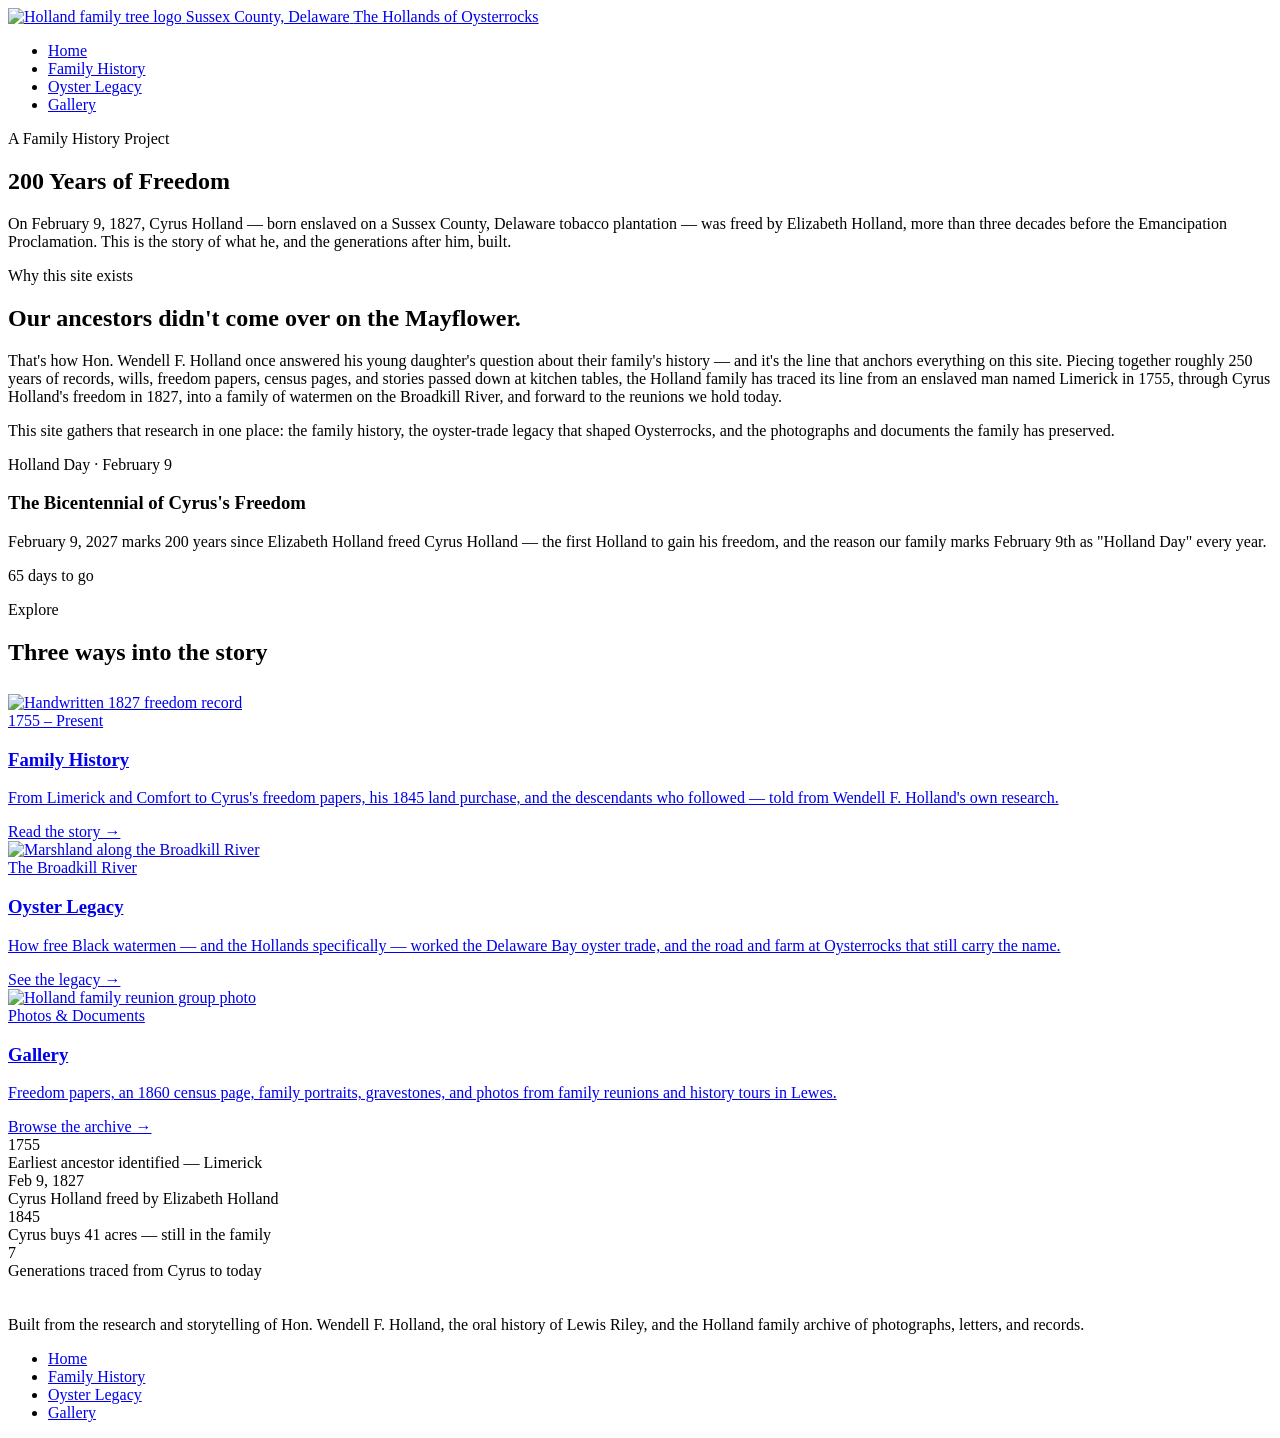
==== index.html @ 7661ce8d "Add files via upload" ====
<!DOCTYPE html>
<html lang="en">
<head>
<meta charset="UTF-8">
<meta name="viewport" content="width=device-width, initial-scale=1.0">
<title>The Hollands of Oysterrocks — 200 Years of Freedom</title>
<meta name="description" content="The story of the Holland family of Sussex County, Delaware — from enslavement to Cyrus Holland's freedom on February 9, 1827, through the family's oyster-trade legacy on the Broadkill River, to today.">
<link rel="stylesheet" href="css/style.css">
</head>
<body>

<header class="site-header">
  <div class="header-inner">
    <a class="brand" href="index.html">
      <img src="images/family-logo.jpg" alt="Holland family tree logo">
      <span class="brand-text">
        <span class="eyebrow">Sussex County, Delaware</span>
        <span class="title">The Hollands of Oysterrocks</span>
      </span>
    </a>
    <nav class="main-nav">
      <ul>
        <li><a href="index.html" class="active">Home</a></li>
        <li><a href="history.html">Family History</a></li>
        <li><a href="oyster-legacy.html">Oyster Legacy</a></li>
        <li><a href="gallery.html">Gallery</a></li>
      </ul>
    </nav>
  </div>
</header>

<section class="hero" style="background-image: url('images/hero-sunset.jpg');">
  <div class="hero-content">
    <div class="eyebrow">A Family History Project</div>
    <h1>200 Years of Freedom</h1>
    <p class="lede">On February 9, 1827, Cyrus Holland — born enslaved on a Sussex County, Delaware tobacco plantation — was freed by Elizabeth Holland, more than three decades before the Emancipation Proclamation. This is the story of what he, and the generations after him, built.</p>
  </div>
</section>

<section>
  <div class="wrap">
    <div class="lede-block">
      <p class="section-kicker">Why this site exists</p>
      <h2 class="section-title">Our ancestors didn't come over on the Mayflower.</h2>
      <p>That's how Hon. Wendell F. Holland once answered his young daughter's question about their family's history — and it's the line that anchors everything on this site. Piecing together roughly 250 years of records, wills, freedom papers, census pages, and stories passed down at kitchen tables, the Holland family has traced its line from an enslaved man named Limerick in 1755, through Cyrus Holland's freedom in 1827, into a family of watermen on the Broadkill River, and forward to the reunions we hold today.</p>
      <p>This site gathers that research in one place: the family history, the oyster-trade legacy that shaped Oysterrocks, and the photographs and documents the family has preserved.</p>
    </div>
  </div>
</section>

<section class="alt">
  <div class="wrap">
    <div class="callout">
      <div>
        <div class="callout-date">Holland Day · February 9</div>
        <h3>The Bicentennial of Cyrus's Freedom</h3>
        <p>February 9, 2027 marks 200 years since Elizabeth Holland freed Cyrus Holland — the first Holland to gain his freedom, and the reason our family marks February 9th as "Holland Day" every year.</p>
      </div>
      <div class="badge">
        <span class="num" id="countdown-days">—</span>
        <span class="cap">days to go</span>
      </div>
    </div>
  </div>
</section>

<section>
  <div class="wrap">
    <p class="section-kicker">Explore</p>
    <h2 class="section-title">Three ways into the story</h2>
    <div class="card-grid" style="margin-top: 28px;">

      <a class="card" href="history.html">
        <div class="card-img"><img src="images/doc-freedom-record.jpg" alt="Handwritten 1827 freedom record"></div>
        <div class="card-body">
          <div class="card-kicker">1755 – Present</div>
          <h3>Family History</h3>
          <p>From Limerick and Comfort to Cyrus's freedom papers, his 1845 land purchase, and the descendants who followed — told from Wendell F. Holland's own research.</p>
          <span class="card-link">Read the story →</span>
        </div>
      </a>

      <a class="card" href="oyster-legacy.html">
        <div class="card-img"><img src="images/land-marsh.jpg" alt="Marshland along the Broadkill River"></div>
        <div class="card-body">
          <div class="card-kicker">The Broadkill River</div>
          <h3>Oyster Legacy</h3>
          <p>How free Black watermen — and the Hollands specifically — worked the Delaware Bay oyster trade, and the road and farm at Oysterrocks that still carry the name.</p>
          <span class="card-link">See the legacy →</span>
        </div>
      </a>

      <a class="card" href="gallery.html">
        <div class="card-img"><img src="images/gathering-roadside.jpg" alt="Holland family reunion group photo"></div>
        <div class="card-body">
          <div class="card-kicker">Photos & Documents</div>
          <h3>Gallery</h3>
          <p>Freedom papers, an 1860 census page, family portraits, gravestones, and photos from family reunions and history tours in Lewes.</p>
          <span class="card-link">Browse the archive →</span>
        </div>
      </a>

    </div>
  </div>
</section>

<section class="alt">
  <div class="wrap">
    <div class="fact-strip">
      <div class="fact">
        <div class="fact-num">1755</div>
        <div class="fact-label">Earliest ancestor identified — Limerick</div>
      </div>
      <div class="fact">
        <div class="fact-num">Feb 9, 1827</div>
        <div class="fact-label">Cyrus Holland freed by Elizabeth Holland</div>
      </div>
      <div class="fact">
        <div class="fact-num">1845</div>
        <div class="fact-label">Cyrus buys 41 acres — still in the family</div>
      </div>
      <div class="fact">
        <div class="fact-num">7</div>
        <div class="fact-label">Generations traced from Cyrus to today</div>
      </div>
    </div>
  </div>
</section>

<footer class="site-footer">
  <div class="wrap">
    <div>
      <div class="title" style="font-family: var(--serif); font-size:1.05rem; color:#fff; margin-bottom:6px;">The Hollands of Oysterrocks</div>
      <p class="foot-tag">Built from the research and storytelling of Hon. Wendell F. Holland, the oral history of Lewis Riley, and the Holland family archive of photographs, letters, and records.</p>
    </div>
    <ul class="foot-nav">
      <li><a href="index.html">Home</a></li>
      <li><a href="history.html">Family History</a></li>
      <li><a href="oyster-legacy.html">Oyster Legacy</a></li>
      <li><a href="gallery.html">Gallery</a></li>
    </ul>
  </div>
</footer>

<script>
  var target = new Date("2027-02-09T00:00:00");
  var now = new Date();
  var diff = Math.ceil((target - now) / (1000 * 60 * 60 * 24));
  var el = document.getElementById("countdown-days");
  if (el) { el.textContent = diff > 0 ? diff.toLocaleString() : "It's here!"; }
</script>

</body>
</html>
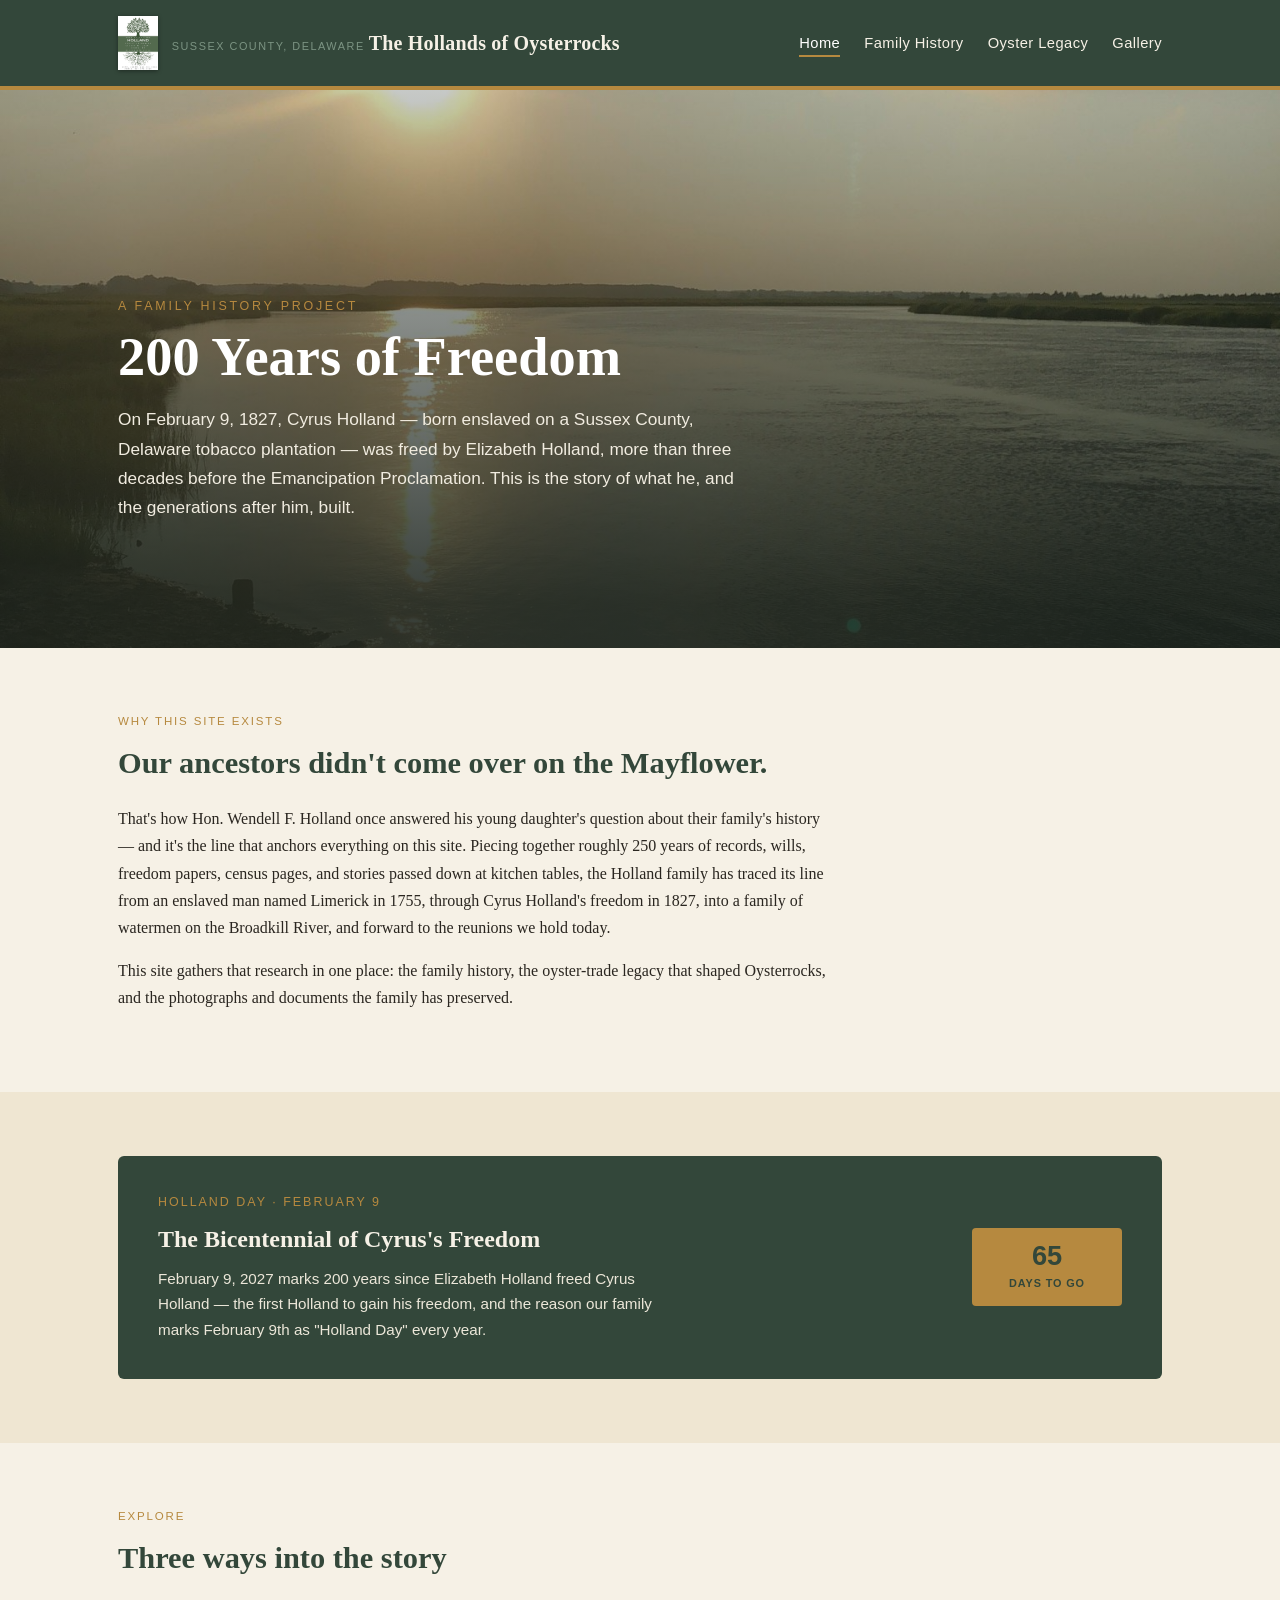
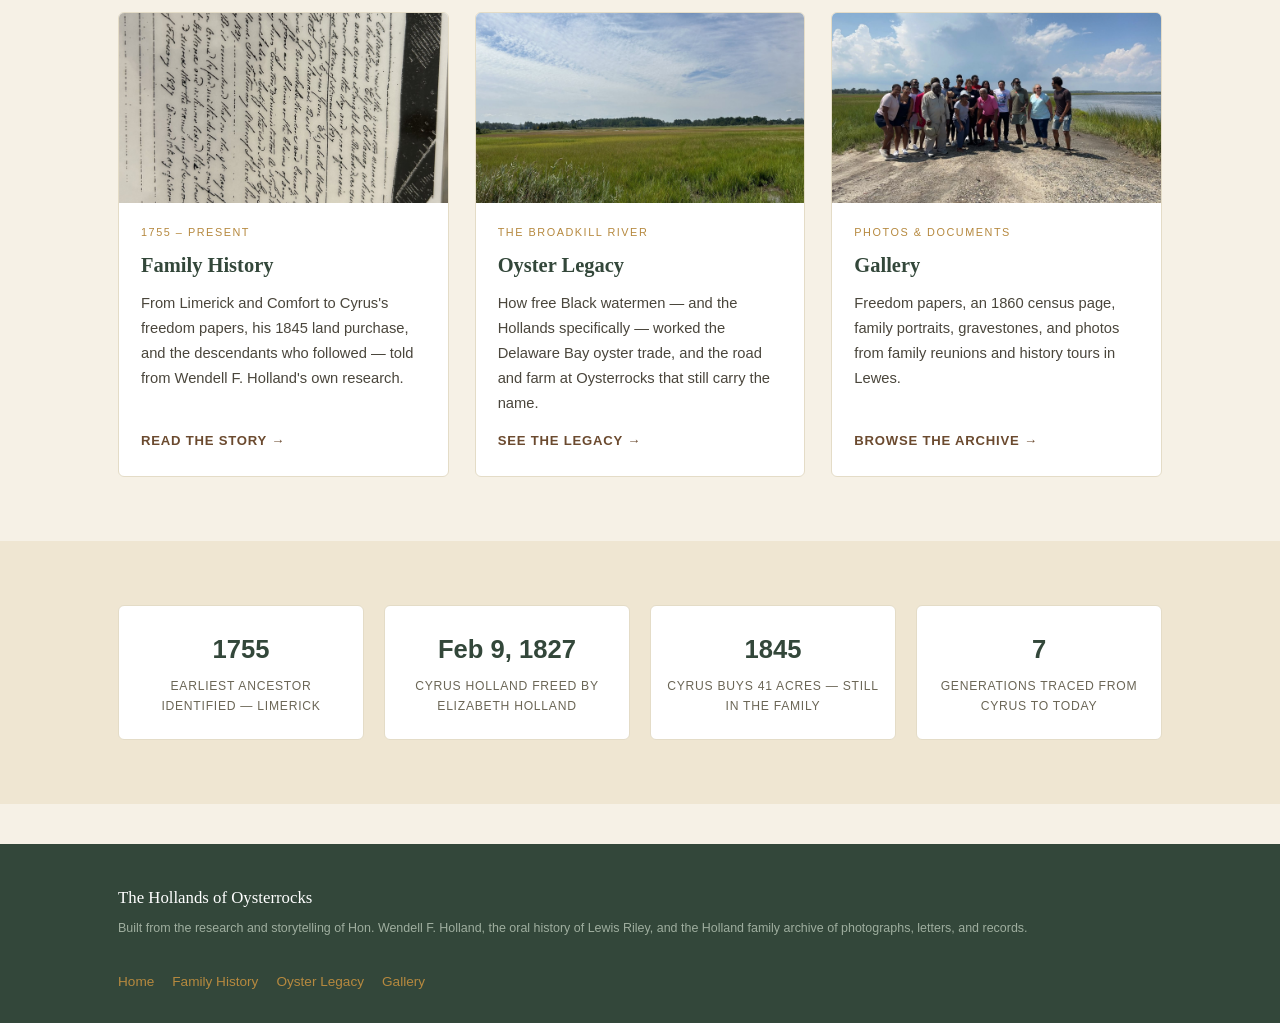
==== commit d3057cbe: "Add files via upload" ====
--- a/index.html
+++ b/index.html
@@ -5,14 +5,14 @@
 <meta name="viewport" content="width=device-width, initial-scale=1.0">
 <title>The Hollands of Oysterrocks — 200 Years of Freedom</title>
 <meta name="description" content="The story of the Holland family of Sussex County, Delaware — from enslavement to Cyrus Holland's freedom on February 9, 1827, through the family's oyster-trade legacy on the Broadkill River, to today.">
-<link rel="stylesheet" href="css/style.css">
+<link rel="stylesheet" href="style.css">
 </head>
 <body>
 
 <header class="site-header">
   <div class="header-inner">
     <a class="brand" href="index.html">
-      <img src="images/family-logo.jpg" alt="Holland family tree logo">
+      <img src="family-logo.jpg" alt="Holland family tree logo">
       <span class="brand-text">
         <span class="eyebrow">Sussex County, Delaware</span>
         <span class="title">The Hollands of Oysterrocks</span>
@@ -29,7 +29,7 @@
   </div>
 </header>
 
-<section class="hero" style="background-image: url('images/hero-sunset.jpg');">
+<section class="hero" style="background-image: url('hero-sunset.jpg');">
   <div class="hero-content">
     <div class="eyebrow">A Family History Project</div>
     <h1>200 Years of Freedom</h1>
@@ -71,7 +71,7 @@
     <div class="card-grid" style="margin-top: 28px;">
 
       <a class="card" href="history.html">
-        <div class="card-img"><img src="images/doc-freedom-record.jpg" alt="Handwritten 1827 freedom record"></div>
+        <div class="card-img"><img src="doc-freedom-record.jpg" alt="Handwritten 1827 freedom record"></div>
         <div class="card-body">
           <div class="card-kicker">1755 – Present</div>
           <h3>Family History</h3>
@@ -81,7 +81,7 @@
       </a>
 
       <a class="card" href="oyster-legacy.html">
-        <div class="card-img"><img src="images/land-marsh.jpg" alt="Marshland along the Broadkill River"></div>
+        <div class="card-img"><img src="land-marsh.jpg" alt="Marshland along the Broadkill River"></div>
         <div class="card-body">
           <div class="card-kicker">The Broadkill River</div>
           <h3>Oyster Legacy</h3>
@@ -91,7 +91,7 @@
       </a>
 
       <a class="card" href="gallery.html">
-        <div class="card-img"><img src="images/gathering-roadside.jpg" alt="Holland family reunion group photo"></div>
+        <div class="card-img"><img src="gathering-roadside.jpg" alt="Holland family reunion group photo"></div>
         <div class="card-body">
           <div class="card-kicker">Photos & Documents</div>
           <h3>Gallery</h3>
--- a/style.css
+++ b/style.css
@@ -0,0 +1,630 @@
+/* ===================================================
+   The Hollands of Oysterrocks — 200 Years of Freedom
+   Shared stylesheet
+=================================================== */
+
+:root {
+  --deep-green: #33473a;
+  --mid-green: #4c6a55;
+  --sage: #7c9483;
+  --cream: #f6f1e6;
+  --parchment: #efe6d2;
+  --gold: #b6893f;
+  --ink: #2a2620;
+  --brown: #6b4a2f;
+  --max-width: 1100px;
+  --serif: "Iowan Old Style", "Palatino Linotype", Palatino, "Book Antiqua", Georgia, serif;
+  --sans: "Avenir Next", "Segoe UI", Helvetica, Arial, sans-serif;
+}
+
+* { box-sizing: border-box; }
+
+html { scroll-behavior: smooth; }
+
+body {
+  margin: 0;
+  font-family: var(--serif);
+  color: var(--ink);
+  background: var(--cream);
+  line-height: 1.7;
+}
+
+img { max-width: 100%; display: block; }
+
+a { color: var(--brown); }
+a:hover { color: var(--gold); }
+
+.wrap {
+  max-width: var(--max-width);
+  margin: 0 auto;
+  padding: 0 28px;
+}
+
+/* ---------------- Header / Nav ---------------- */
+
+header.site-header {
+  background: var(--deep-green);
+  color: var(--cream);
+  border-bottom: 4px solid var(--gold);
+}
+
+.header-inner {
+  max-width: var(--max-width);
+  margin: 0 auto;
+  padding: 16px 28px;
+  display: flex;
+  align-items: center;
+  justify-content: space-between;
+  flex-wrap: wrap;
+  gap: 12px;
+}
+
+.brand {
+  display: flex;
+  align-items: center;
+  gap: 14px;
+  text-decoration: none;
+  color: var(--cream);
+}
+
+.brand img {
+  height: 54px;
+  width: auto;
+  filter: drop-shadow(0 1px 2px rgba(0,0,0,0.4));
+}
+
+.brand-text .eyebrow {
+  font-family: var(--sans);
+  letter-spacing: 0.14em;
+  text-transform: uppercase;
+  font-size: 0.68rem;
+  color: var(--sage);
+}
+
+.brand-text .title {
+  font-size: 1.25rem;
+  font-weight: 700;
+  letter-spacing: 0.01em;
+}
+
+nav.main-nav ul {
+  list-style: none;
+  display: flex;
+  gap: 24px;
+  margin: 0;
+  padding: 0;
+  font-family: var(--sans);
+}
+
+nav.main-nav a {
+  color: var(--cream);
+  text-decoration: none;
+  font-size: 0.92rem;
+  letter-spacing: 0.03em;
+  padding-bottom: 4px;
+  border-bottom: 2px solid transparent;
+  transition: border-color 0.2s ease, color 0.2s ease;
+}
+
+nav.main-nav a:hover,
+nav.main-nav a.active {
+  border-color: var(--gold);
+  color: #fff;
+}
+
+/* ---------------- Hero ---------------- */
+
+.hero {
+  position: relative;
+  color: #fff;
+  display: flex;
+  align-items: flex-end;
+  min-height: 62vh;
+  background-size: cover;
+  background-position: center;
+}
+
+.hero::after {
+  content: "";
+  position: absolute;
+  inset: 0;
+  background: linear-gradient(180deg, rgba(30,40,32,0.25) 0%, rgba(24,32,26,0.86) 92%);
+}
+
+.hero-content {
+  position: relative;
+  z-index: 1;
+  padding: 60px 28px 44px;
+  max-width: var(--max-width);
+  margin: 0 auto;
+  width: 100%;
+}
+
+.hero .eyebrow {
+  font-family: var(--sans);
+  text-transform: uppercase;
+  letter-spacing: 0.22em;
+  font-size: 0.78rem;
+  color: var(--gold);
+  margin-bottom: 10px;
+}
+
+.hero h1 {
+  font-size: clamp(2rem, 5vw, 3.4rem);
+  margin: 0 0 14px;
+  line-height: 1.12;
+}
+
+.hero p.lede {
+  font-family: var(--sans);
+  max-width: 640px;
+  font-size: 1.08rem;
+  color: #f1ece0;
+}
+
+/* Smaller page header (non-homepage) */
+.page-hero {
+  min-height: 40vh;
+}
+
+/* ---------------- Sections ---------------- */
+
+section {
+  padding: 64px 0;
+}
+
+section.tight { padding: 40px 0; }
+
+section.alt {
+  background: var(--parchment);
+}
+
+h2.section-title {
+  font-size: 1.9rem;
+  color: var(--deep-green);
+  margin: 0 0 8px;
+}
+
+p.section-kicker {
+  font-family: var(--sans);
+  text-transform: uppercase;
+  letter-spacing: 0.16em;
+  font-size: 0.72rem;
+  color: var(--gold);
+  margin: 0 0 6px;
+}
+
+.lede-block {
+  max-width: 720px;
+}
+
+/* ---------------- Holland Day callout ---------------- */
+
+.callout {
+  background: var(--deep-green);
+  color: var(--cream);
+  border-radius: 6px;
+  padding: 36px 40px;
+  display: flex;
+  flex-wrap: wrap;
+  gap: 28px;
+  align-items: center;
+  justify-content: space-between;
+}
+
+.callout .callout-date {
+  font-family: var(--sans);
+  font-size: 0.78rem;
+  letter-spacing: 0.16em;
+  text-transform: uppercase;
+  color: var(--gold);
+  margin-bottom: 6px;
+}
+
+.callout h3 {
+  margin: 0 0 6px;
+  font-size: 1.5rem;
+}
+
+.callout p {
+  margin: 0;
+  max-width: 520px;
+  font-family: var(--sans);
+  font-size: 0.95rem;
+  color: #ece7d9;
+}
+
+.callout .badge {
+  background: var(--gold);
+  color: var(--deep-green);
+  font-family: var(--sans);
+  font-weight: 700;
+  padding: 14px 20px;
+  border-radius: 4px;
+  text-align: center;
+  min-width: 150px;
+}
+
+.callout .badge .num {
+  display: block;
+  font-size: 1.7rem;
+  line-height: 1;
+}
+
+.callout .badge .cap {
+  display: block;
+  font-size: 0.68rem;
+  letter-spacing: 0.08em;
+  text-transform: uppercase;
+  margin-top: 4px;
+}
+
+/* ---------------- Card grid (homepage nav cards) ---------------- */
+
+.card-grid {
+  display: grid;
+  grid-template-columns: repeat(3, 1fr);
+  gap: 26px;
+}
+
+@media (max-width: 820px) {
+  .card-grid { grid-template-columns: 1fr; }
+}
+
+.card {
+  background: #fff;
+  border: 1px solid #e4dcc7;
+  border-radius: 6px;
+  overflow: hidden;
+  text-decoration: none;
+  color: var(--ink);
+  display: flex;
+  flex-direction: column;
+  transition: transform 0.18s ease, box-shadow 0.18s ease;
+}
+
+.card:hover {
+  transform: translateY(-4px);
+  box-shadow: 0 10px 24px rgba(51,71,58,0.18);
+}
+
+.card .card-img {
+  height: 190px;
+  overflow: hidden;
+}
+
+.card .card-img img {
+  width: 100%;
+  height: 100%;
+  object-fit: cover;
+}
+
+.card .card-body {
+  padding: 20px 22px 24px;
+  flex: 1;
+  display: flex;
+  flex-direction: column;
+}
+
+.card .card-kicker {
+  font-family: var(--sans);
+  text-transform: uppercase;
+  font-size: 0.68rem;
+  letter-spacing: 0.14em;
+  color: var(--gold);
+  margin-bottom: 6px;
+}
+
+.card h3 {
+  margin: 0 0 8px;
+  font-size: 1.28rem;
+  color: var(--deep-green);
+}
+
+.card p {
+  font-family: var(--sans);
+  font-size: 0.92rem;
+  color: #4a463c;
+  margin: 0 0 14px;
+}
+
+.card .card-link {
+  margin-top: auto;
+  font-family: var(--sans);
+  font-size: 0.82rem;
+  font-weight: 700;
+  text-transform: uppercase;
+  letter-spacing: 0.06em;
+  color: var(--brown);
+}
+
+/* ---------------- Timeline ---------------- */
+
+.timeline {
+  position: relative;
+  margin: 30px 0;
+  padding-left: 26px;
+  border-left: 3px solid var(--sage);
+}
+
+.timeline-item {
+  position: relative;
+  margin-bottom: 34px;
+}
+
+.timeline-item:last-child { margin-bottom: 0; }
+
+.timeline-item::before {
+  content: "";
+  position: absolute;
+  left: -33px;
+  top: 5px;
+  width: 14px;
+  height: 14px;
+  border-radius: 50%;
+  background: var(--gold);
+  border: 3px solid var(--cream);
+  box-shadow: 0 0 0 2px var(--deep-green);
+}
+
+.timeline-item.milestone::before {
+  width: 18px;
+  height: 18px;
+  left: -35px;
+  background: var(--deep-green);
+}
+
+.timeline-year {
+  font-family: var(--sans);
+  font-weight: 700;
+  color: var(--deep-green);
+  letter-spacing: 0.03em;
+  font-size: 0.95rem;
+  margin-bottom: 2px;
+}
+
+.timeline-item h4 {
+  margin: 0 0 6px;
+  font-size: 1.12rem;
+}
+
+.timeline-item p {
+  margin: 0;
+  font-size: 0.98rem;
+  color: #3a362d;
+}
+
+/* ---------------- Prose / article ---------------- */
+
+.prose {
+  max-width: 760px;
+}
+
+.prose h2 {
+  color: var(--deep-green);
+  margin-top: 2.2em;
+  font-size: 1.5rem;
+}
+
+.prose h2:first-child { margin-top: 0; }
+
+.prose p { margin: 0 0 1.15em; }
+
+blockquote.pull {
+  font-family: var(--serif);
+  font-style: italic;
+  font-size: 1.25rem;
+  color: var(--deep-green);
+  border-left: 4px solid var(--gold);
+  margin: 1.8em 0;
+  padding: 6px 0 6px 24px;
+}
+
+blockquote.pull cite {
+  display: block;
+  font-family: var(--sans);
+  font-style: normal;
+  font-size: 0.78rem;
+  text-transform: uppercase;
+  letter-spacing: 0.1em;
+  color: var(--brown);
+  margin-top: 8px;
+}
+
+.figure {
+  margin: 2em 0;
+}
+
+.figure img {
+  border-radius: 4px;
+  border: 1px solid #ddd3ba;
+}
+
+.figure figcaption {
+  font-family: var(--sans);
+  font-size: 0.82rem;
+  color: #6b6656;
+  margin-top: 8px;
+  line-height: 1.5;
+}
+
+.figure.float-right {
+  float: right;
+  width: 320px;
+  margin-left: 32px;
+}
+
+.figure.float-left {
+  float: left;
+  width: 320px;
+  margin-right: 32px;
+}
+
+@media (max-width: 720px) {
+  .figure.float-right, .figure.float-left {
+    float: none;
+    width: 100%;
+    margin-left: 0;
+    margin-right: 0;
+  }
+}
+
+.two-col {
+  display: grid;
+  grid-template-columns: 1fr 1fr;
+  gap: 40px;
+  align-items: start;
+}
+
+@media (max-width: 780px) {
+  .two-col { grid-template-columns: 1fr; }
+}
+
+/* ---------------- Fact strip ---------------- */
+
+.fact-strip {
+  display: grid;
+  grid-template-columns: repeat(4, 1fr);
+  gap: 20px;
+  text-align: center;
+}
+
+@media (max-width: 780px) {
+  .fact-strip { grid-template-columns: repeat(2, 1fr); }
+}
+
+.fact {
+  background: #fff;
+  border: 1px solid #e4dcc7;
+  border-radius: 6px;
+  padding: 22px 14px;
+}
+
+.fact .fact-num {
+  font-family: var(--sans);
+  font-weight: 800;
+  color: var(--deep-green);
+  font-size: 1.6rem;
+}
+
+.fact .fact-label {
+  font-family: var(--sans);
+  font-size: 0.76rem;
+  text-transform: uppercase;
+  letter-spacing: 0.06em;
+  color: #6b6656;
+  margin-top: 4px;
+}
+
+/* ---------------- Gallery ---------------- */
+
+.gallery-group { margin-bottom: 56px; }
+
+.gallery-group h2 {
+  color: var(--deep-green);
+  font-size: 1.5rem;
+  margin-bottom: 4px;
+}
+
+.gallery-group .group-desc {
+  font-family: var(--sans);
+  color: #5a5546;
+  font-size: 0.94rem;
+  max-width: 640px;
+  margin-bottom: 22px;
+}
+
+.gallery-grid {
+  display: grid;
+  grid-template-columns: repeat(3, 1fr);
+  gap: 20px;
+}
+
+@media (max-width: 820px) {
+  .gallery-grid { grid-template-columns: repeat(2, 1fr); }
+}
+
+@media (max-width: 520px) {
+  .gallery-grid { grid-template-columns: 1fr; }
+}
+
+.gallery-item {
+  background: #fff;
+  border: 1px solid #e4dcc7;
+  border-radius: 6px;
+  overflow: hidden;
+}
+
+.gallery-item .gimg {
+  aspect-ratio: 4 / 3;
+  overflow: hidden;
+}
+
+.gallery-item .gimg img {
+  width: 100%;
+  height: 100%;
+  object-fit: cover;
+}
+
+.gallery-item .gcap {
+  padding: 12px 14px 16px;
+  font-family: var(--sans);
+}
+
+.gallery-item .gcap .gtitle {
+  font-weight: 700;
+  font-size: 0.92rem;
+  color: var(--deep-green);
+  margin-bottom: 3px;
+}
+
+.gallery-item .gcap .gdesc {
+  font-size: 0.82rem;
+  color: #5a5546;
+  line-height: 1.5;
+}
+
+/* ---------------- Sources / footer note ---------------- */
+
+.source-note {
+  font-family: var(--sans);
+  font-size: 0.82rem;
+  color: #6b6656;
+  border-top: 1px solid #ddd3ba;
+  margin-top: 3em;
+  padding-top: 1.4em;
+}
+
+/* ---------------- Footer ---------------- */
+
+footer.site-footer {
+  background: var(--deep-green);
+  color: #cfd8cf;
+  padding: 40px 0 30px;
+  margin-top: 40px;
+}
+
+footer.site-footer .wrap {
+  display: flex;
+  justify-content: space-between;
+  flex-wrap: wrap;
+  gap: 18px;
+  font-family: var(--sans);
+  font-size: 0.85rem;
+}
+
+footer.site-footer a { color: var(--gold); text-decoration: none; }
+
+footer .foot-nav {
+  list-style: none;
+  display: flex;
+  gap: 18px;
+  padding: 0;
+  margin: 0;
+}
+
+footer .foot-tag {
+  color: #9fae9f;
+  font-size: 0.78rem;
+  margin-top: 4px;
+}
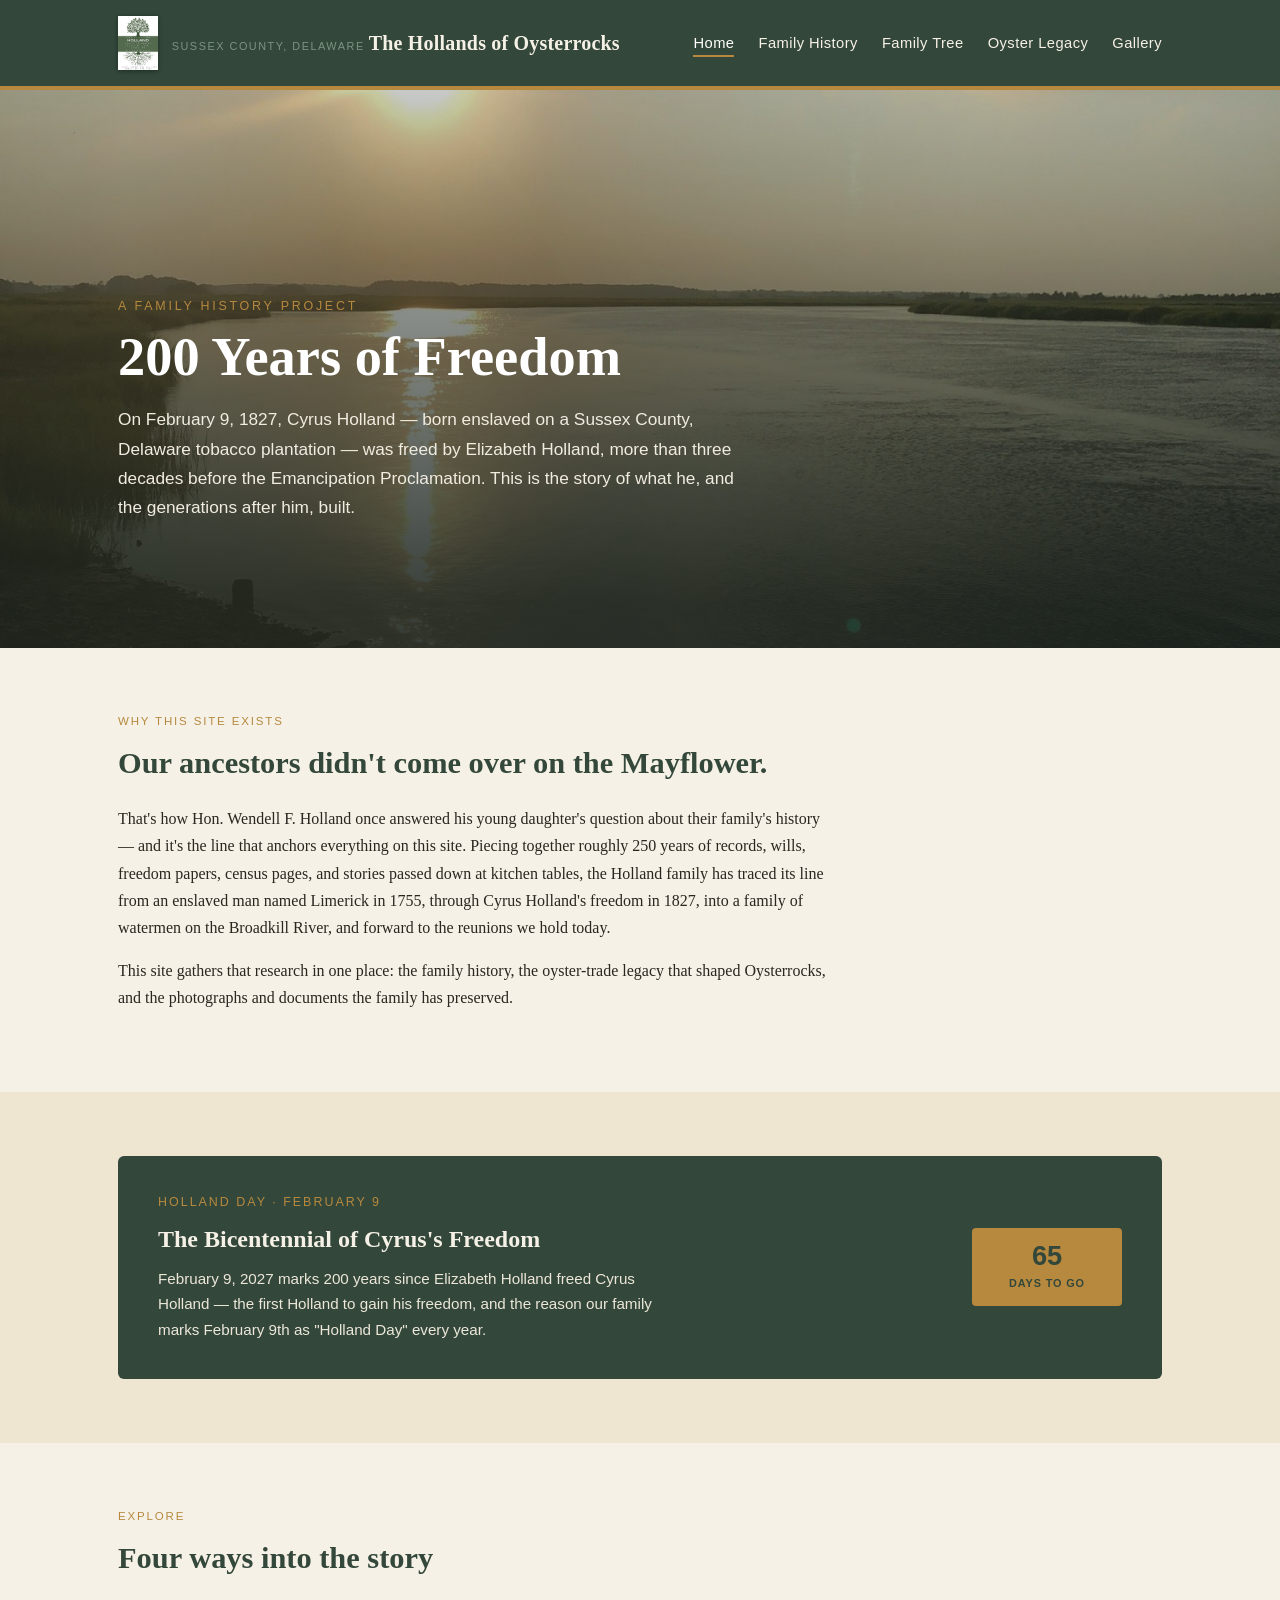
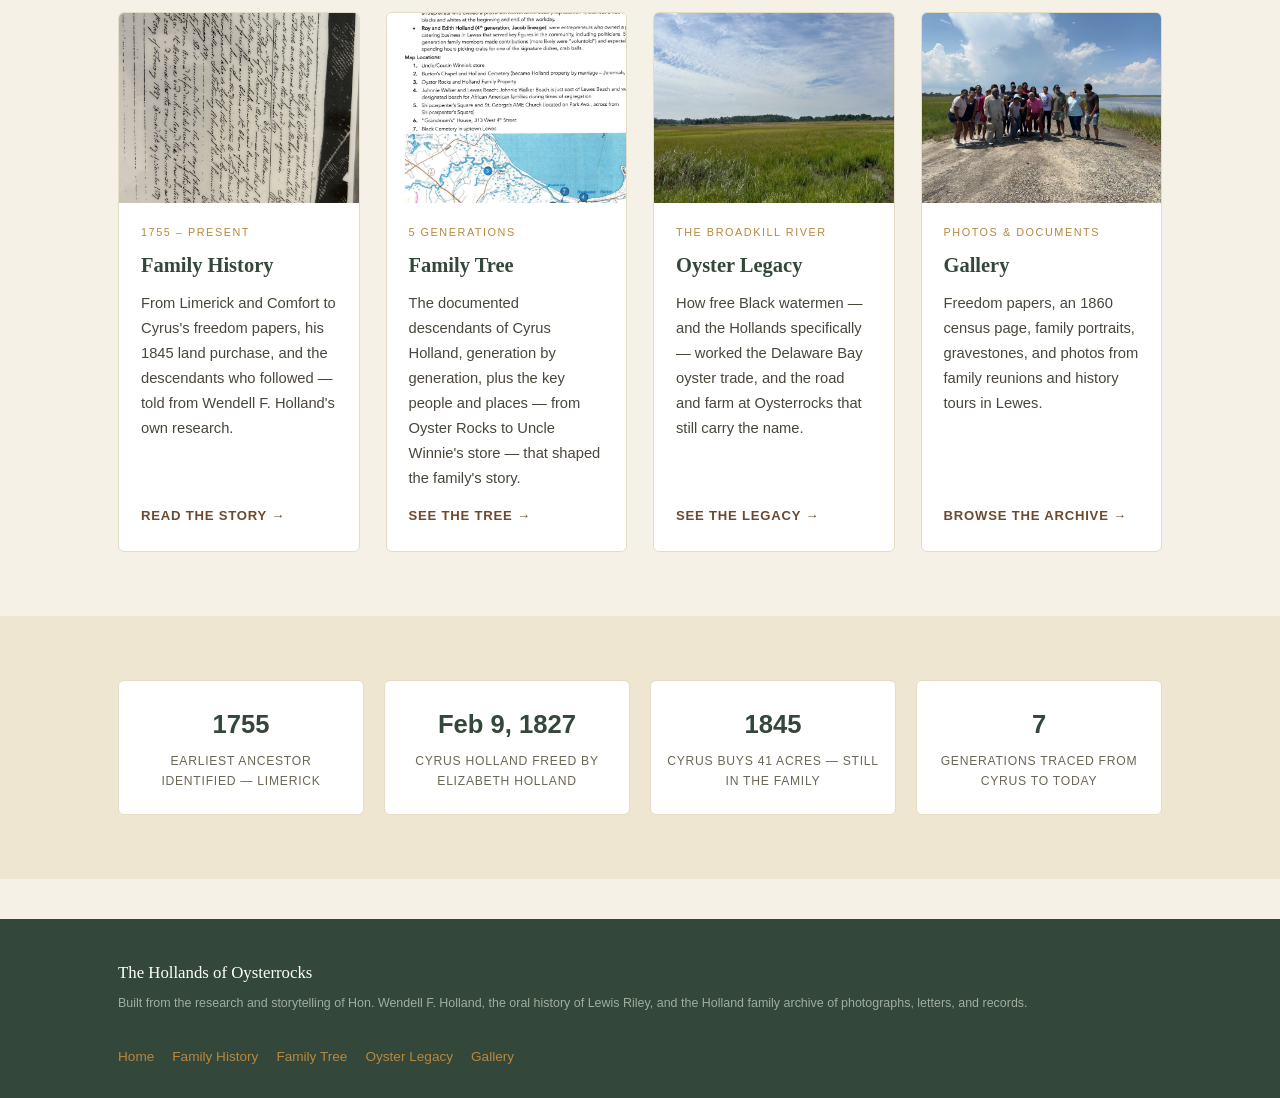
==== commit 8c59fcb1: "Add files via upload" ====
--- a/index.html
+++ b/index.html
@@ -22,6 +22,7 @@
       <ul>
         <li><a href="index.html" class="active">Home</a></li>
         <li><a href="history.html">Family History</a></li>
+        <li><a href="family-tree.html">Family Tree</a></li>
         <li><a href="oyster-legacy.html">Oyster Legacy</a></li>
         <li><a href="gallery.html">Gallery</a></li>
       </ul>
@@ -67,8 +68,8 @@
 <section>
   <div class="wrap">
     <p class="section-kicker">Explore</p>
-    <h2 class="section-title">Three ways into the story</h2>
-    <div class="card-grid" style="margin-top: 28px;">
+    <h2 class="section-title">Four ways into the story</h2>
+    <div class="card-grid" style="margin-top: 28px; grid-template-columns: repeat(4, 1fr);">
 
       <a class="card" href="history.html">
         <div class="card-img"><img src="doc-freedom-record.jpg" alt="Handwritten 1827 freedom record"></div>
@@ -77,6 +78,16 @@
           <h3>Family History</h3>
           <p>From Limerick and Comfort to Cyrus's freedom papers, his 1845 land purchase, and the descendants who followed — told from Wendell F. Holland's own research.</p>
           <span class="card-link">Read the story →</span>
+        </div>
+      </a>
+
+      <a class="card" href="family-tree.html">
+        <div class="card-img"><img src="map-key-places.jpg" alt="Genealogical register and map of key family locations"></div>
+        <div class="card-body">
+          <div class="card-kicker">5 Generations</div>
+          <h3>Family Tree</h3>
+          <p>The documented descendants of Cyrus Holland, generation by generation, plus the key people and places — from Oyster Rocks to Uncle Winnie's store — that shaped the family's story.</p>
+          <span class="card-link">See the tree →</span>
         </div>
       </a>
 
@@ -136,6 +147,7 @@
     <ul class="foot-nav">
       <li><a href="index.html">Home</a></li>
       <li><a href="history.html">Family History</a></li>
+      <li><a href="family-tree.html">Family Tree</a></li>
       <li><a href="oyster-legacy.html">Oyster Legacy</a></li>
       <li><a href="gallery.html">Gallery</a></li>
     </ul>
--- a/style.css
+++ b/style.css
@@ -584,6 +584,121 @@
   line-height: 1.5;
 }
 
+/* ---------------- Family tree / genealogical register ---------------- */
+
+.tree-gen {
+  margin: 2.4em 0;
+}
+
+.tree-gen h2 {
+  color: var(--deep-green);
+  font-size: 1.4rem;
+  margin-bottom: 4px;
+}
+
+.tree-gen .tree-gen-desc {
+  font-family: var(--sans);
+  color: #5a5546;
+  font-size: 0.92rem;
+  margin: 0 0 1.2em;
+  max-width: 700px;
+}
+
+.tree-person {
+  background: #fff;
+  border: 1px solid #e4dcc7;
+  border-left: 4px solid var(--gold);
+  border-radius: 4px;
+  padding: 16px 20px;
+  margin-bottom: 16px;
+}
+
+.tree-person.root {
+  border-left-color: var(--deep-green);
+  background: var(--parchment);
+}
+
+.tree-person .tp-name {
+  font-weight: 700;
+  color: var(--deep-green);
+  font-size: 1.05rem;
+}
+
+.tree-person .tp-dates {
+  font-family: var(--sans);
+  font-size: 0.78rem;
+  text-transform: uppercase;
+  letter-spacing: 0.05em;
+  color: var(--brown);
+  margin-bottom: 6px;
+}
+
+.tree-person .tp-detail {
+  font-size: 0.96rem;
+  margin: 0 0 8px;
+}
+
+.tree-person .tp-children {
+  font-family: var(--sans);
+  font-size: 0.88rem;
+  color: #4a463c;
+  margin: 8px 0 0;
+  padding-left: 20px;
+}
+
+.tree-person .tp-children li {
+  margin-bottom: 4px;
+}
+
+.tree-note {
+  font-family: var(--sans);
+  font-size: 0.84rem;
+  color: #6b6656;
+  background: var(--parchment);
+  border-radius: 4px;
+  padding: 14px 18px;
+  margin: 1.6em 0;
+}
+
+/* ---------------- Key People & Places ---------------- */
+
+.kp-list {
+  list-style: none;
+  padding: 0;
+  margin: 0;
+}
+
+.kp-list li {
+  padding: 14px 0;
+  border-bottom: 1px solid #e4dcc7;
+}
+
+.kp-list li:last-child { border-bottom: none; }
+
+.kp-list .kp-name {
+  font-weight: 700;
+  color: var(--deep-green);
+}
+
+.kp-list .kp-tag {
+  font-family: var(--sans);
+  font-size: 0.72rem;
+  text-transform: uppercase;
+  letter-spacing: 0.05em;
+  color: var(--gold);
+  display: block;
+  margin-bottom: 2px;
+}
+
+.place-list {
+  font-family: var(--sans);
+  font-size: 0.92rem;
+  padding-left: 22px;
+  margin: 0;
+}
+
+.place-list li { margin-bottom: 10px; }
+
 /* ---------------- Sources / footer note ---------------- */
 
 .source-note {
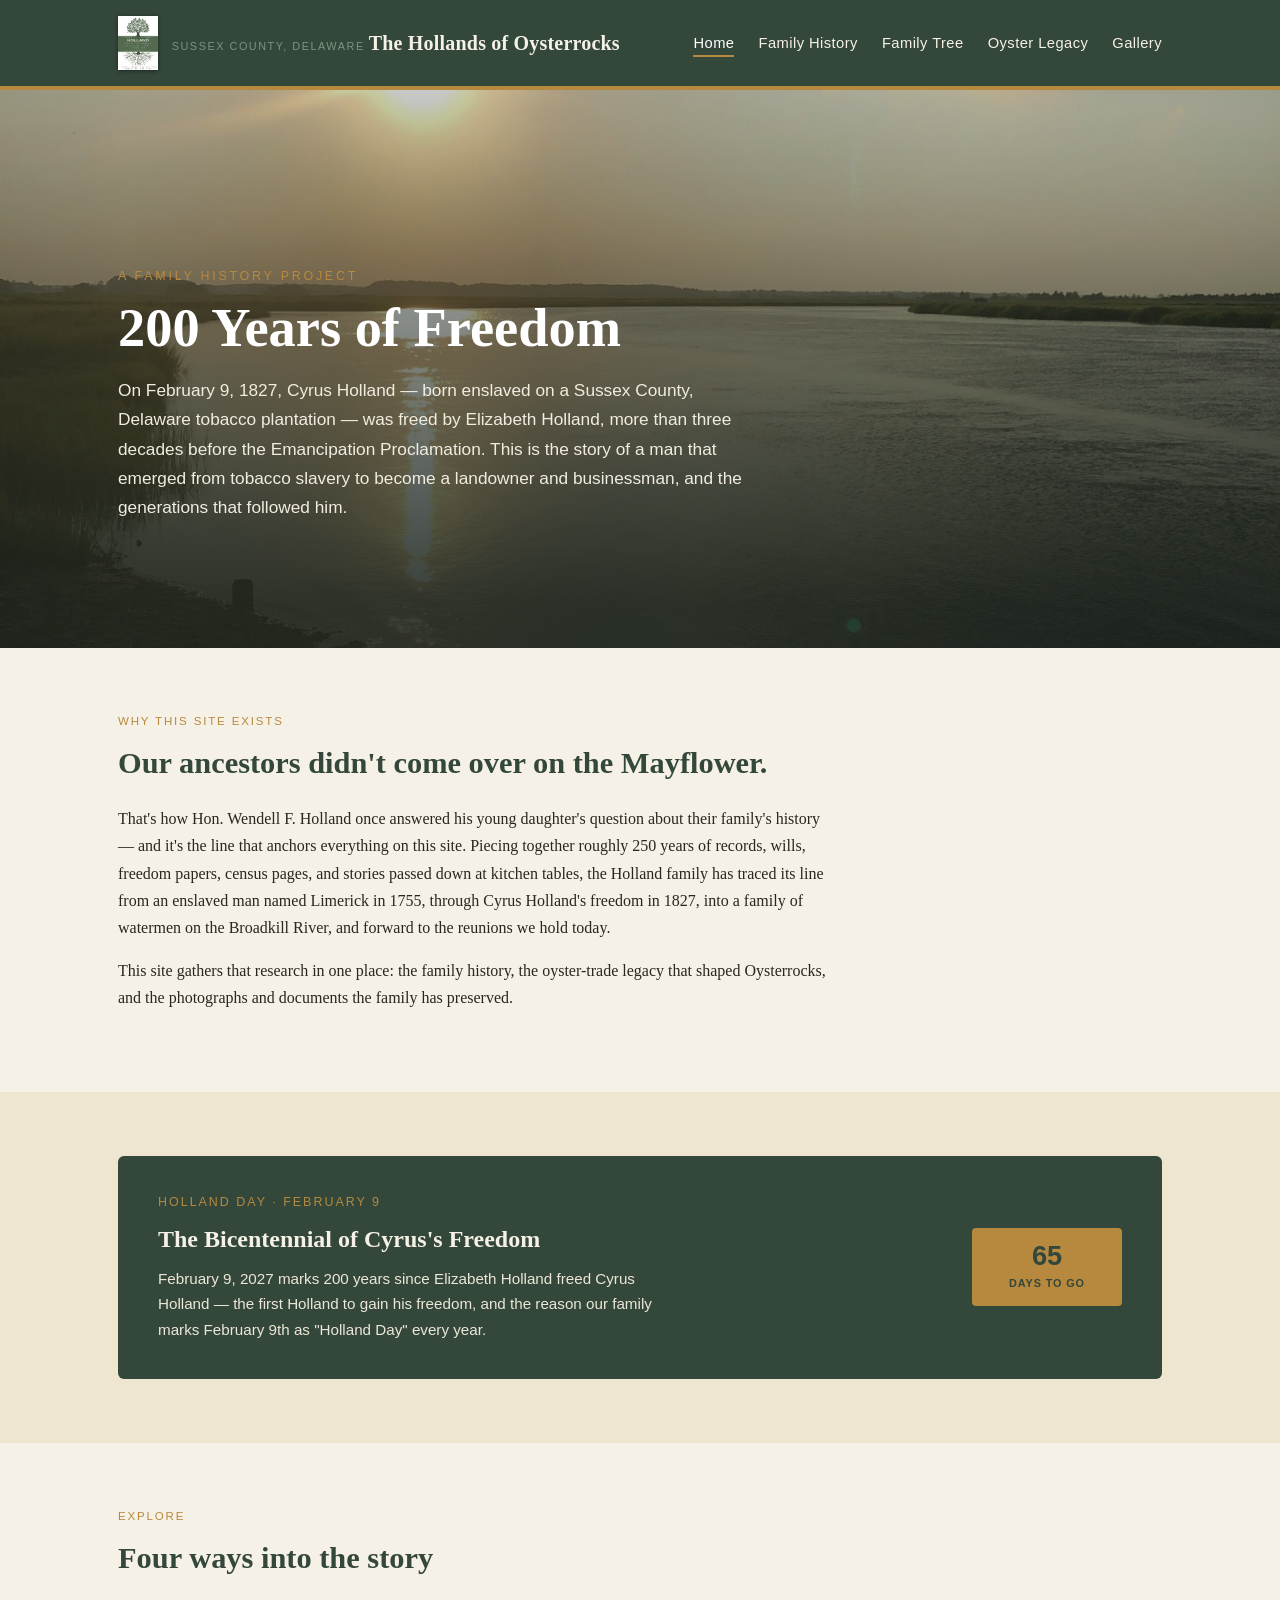
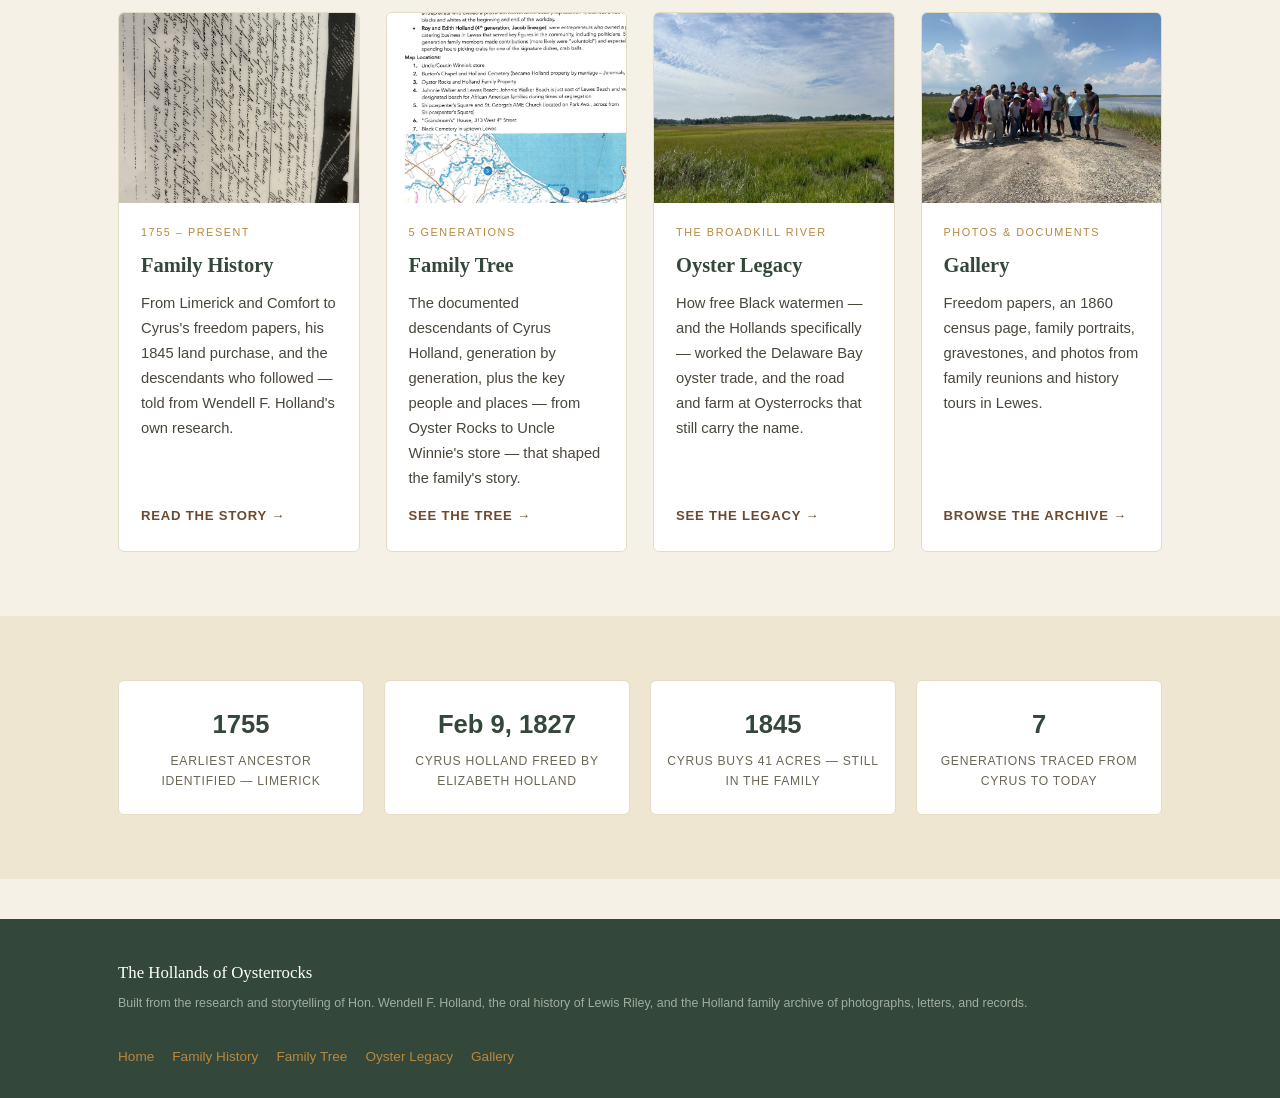
==== commit 06e5effc: "Update index.html" ====
--- a/index.html
+++ b/index.html
@@ -34,7 +34,7 @@
   <div class="hero-content">
     <div class="eyebrow">A Family History Project</div>
     <h1>200 Years of Freedom</h1>
-    <p class="lede">On February 9, 1827, Cyrus Holland — born enslaved on a Sussex County, Delaware tobacco plantation — was freed by Elizabeth Holland, more than three decades before the Emancipation Proclamation. This is the story of what he, and the generations after him, built.</p>
+    <p class="lede">On February 9, 1827, Cyrus Holland — born enslaved on a Sussex County, Delaware tobacco plantation — was freed by Elizabeth Holland, more than three decades before the Emancipation Proclamation. This is the story of a man that emerged from tobacco slavery to become a landowner and businessman, and the generations that followed him.</p>
   </div>
 </section>
 
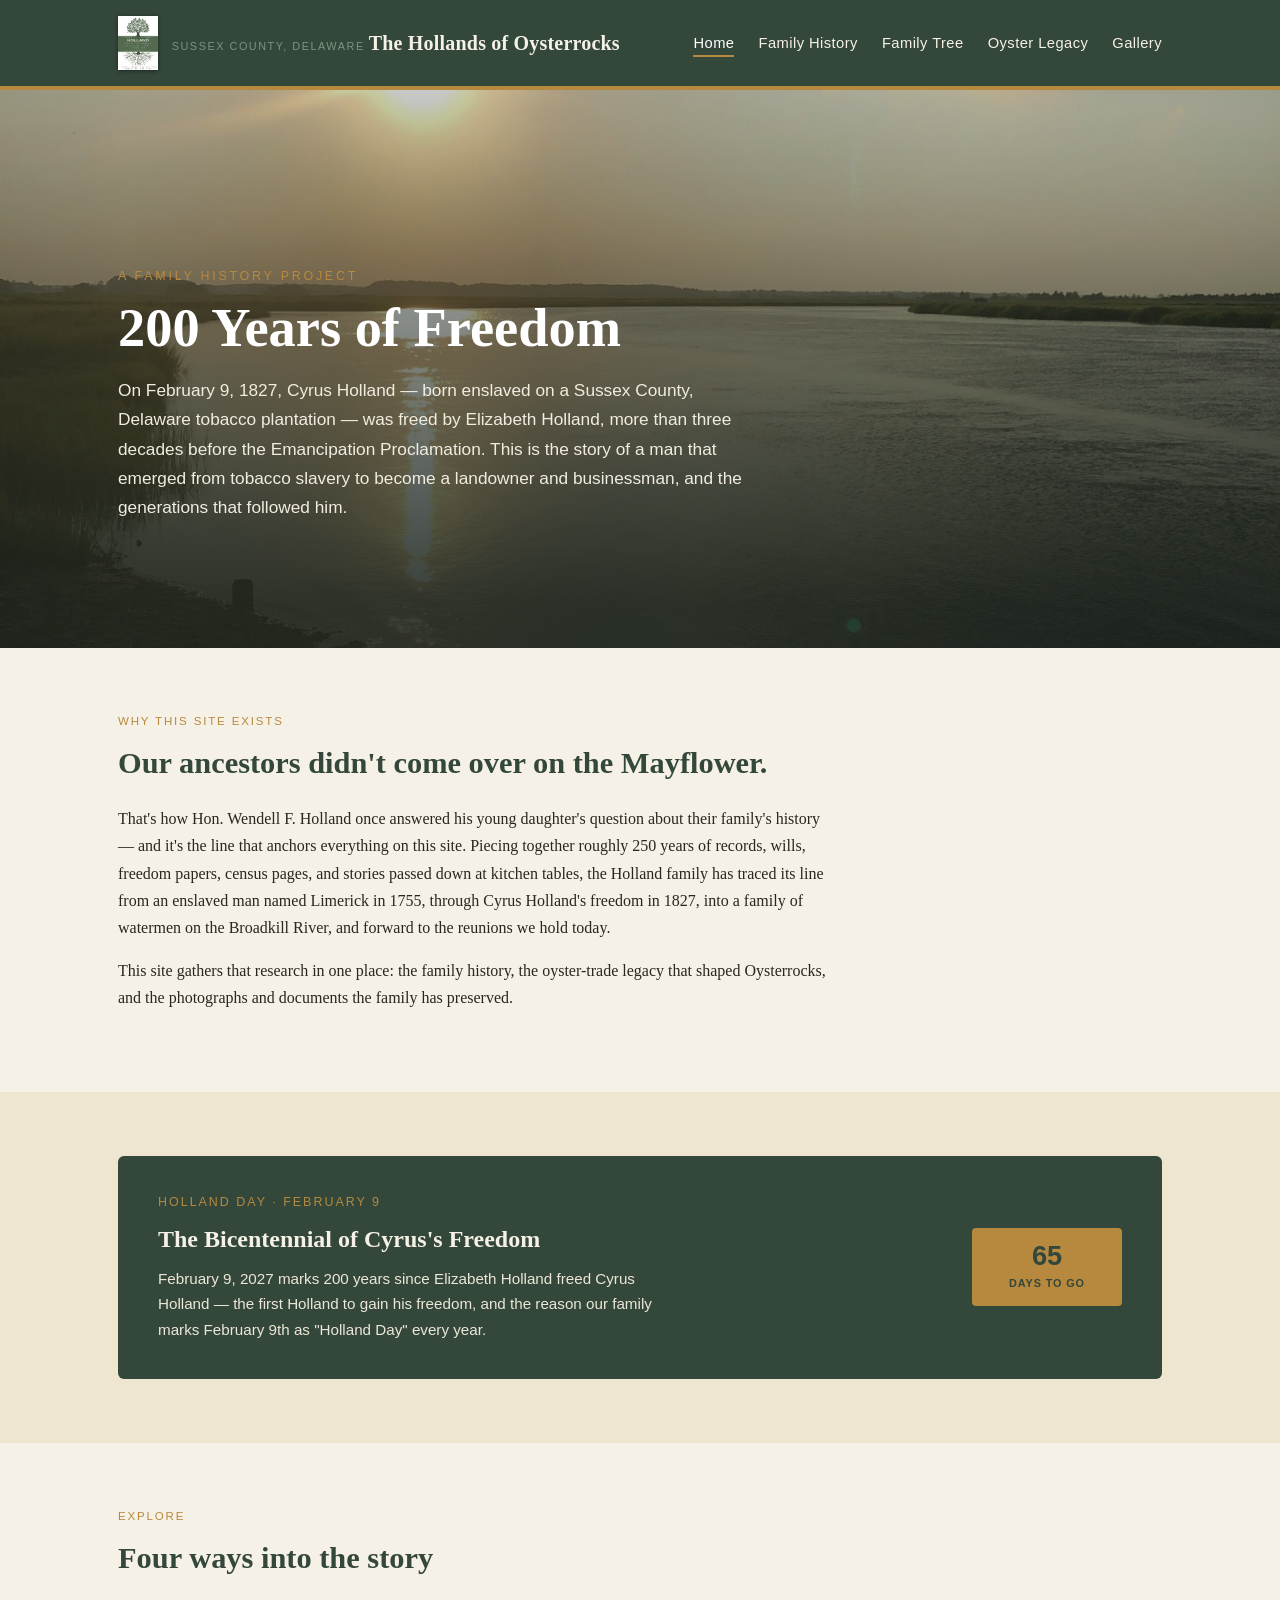
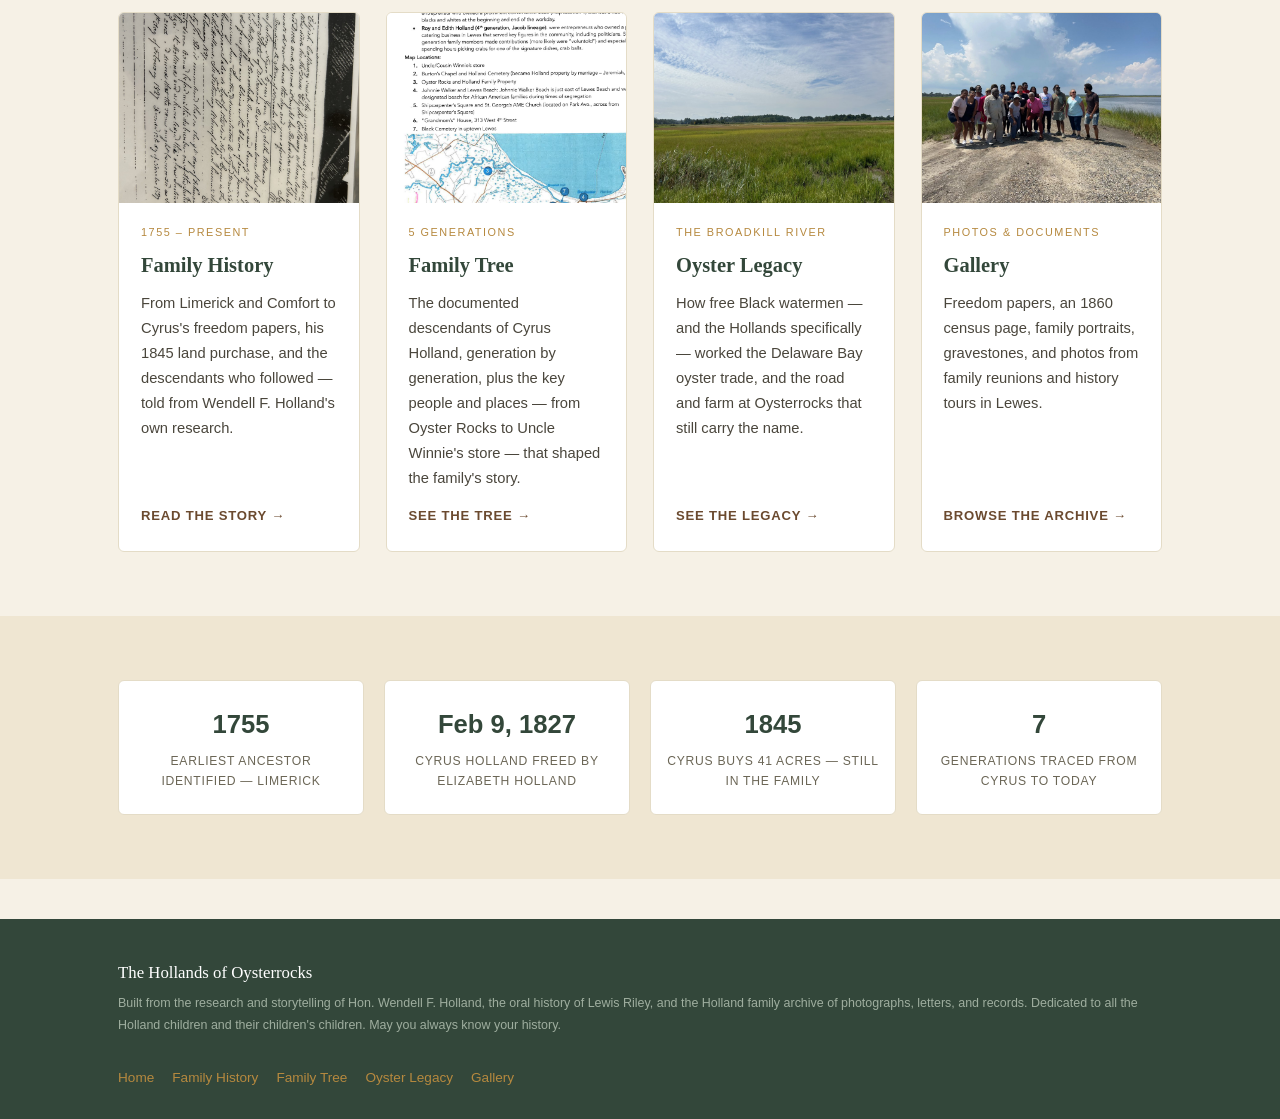
==== commit af035b28: "Update index.html" ====
--- a/index.html
+++ b/index.html
@@ -142,7 +142,7 @@
   <div class="wrap">
     <div>
       <div class="title" style="font-family: var(--serif); font-size:1.05rem; color:#fff; margin-bottom:6px;">The Hollands of Oysterrocks</div>
-      <p class="foot-tag">Built from the research and storytelling of Hon. Wendell F. Holland, the oral history of Lewis Riley, and the Holland family archive of photographs, letters, and records.</p>
+      <p class="foot-tag">Built from the research and storytelling of Hon. Wendell F. Holland, the oral history of Lewis Riley, and the Holland family archive of photographs, letters, and records. Dedicated to all the Holland children and their children's children. May you always know your history.</p>
     </div>
     <ul class="foot-nav">
       <li><a href="index.html">Home</a></li>
